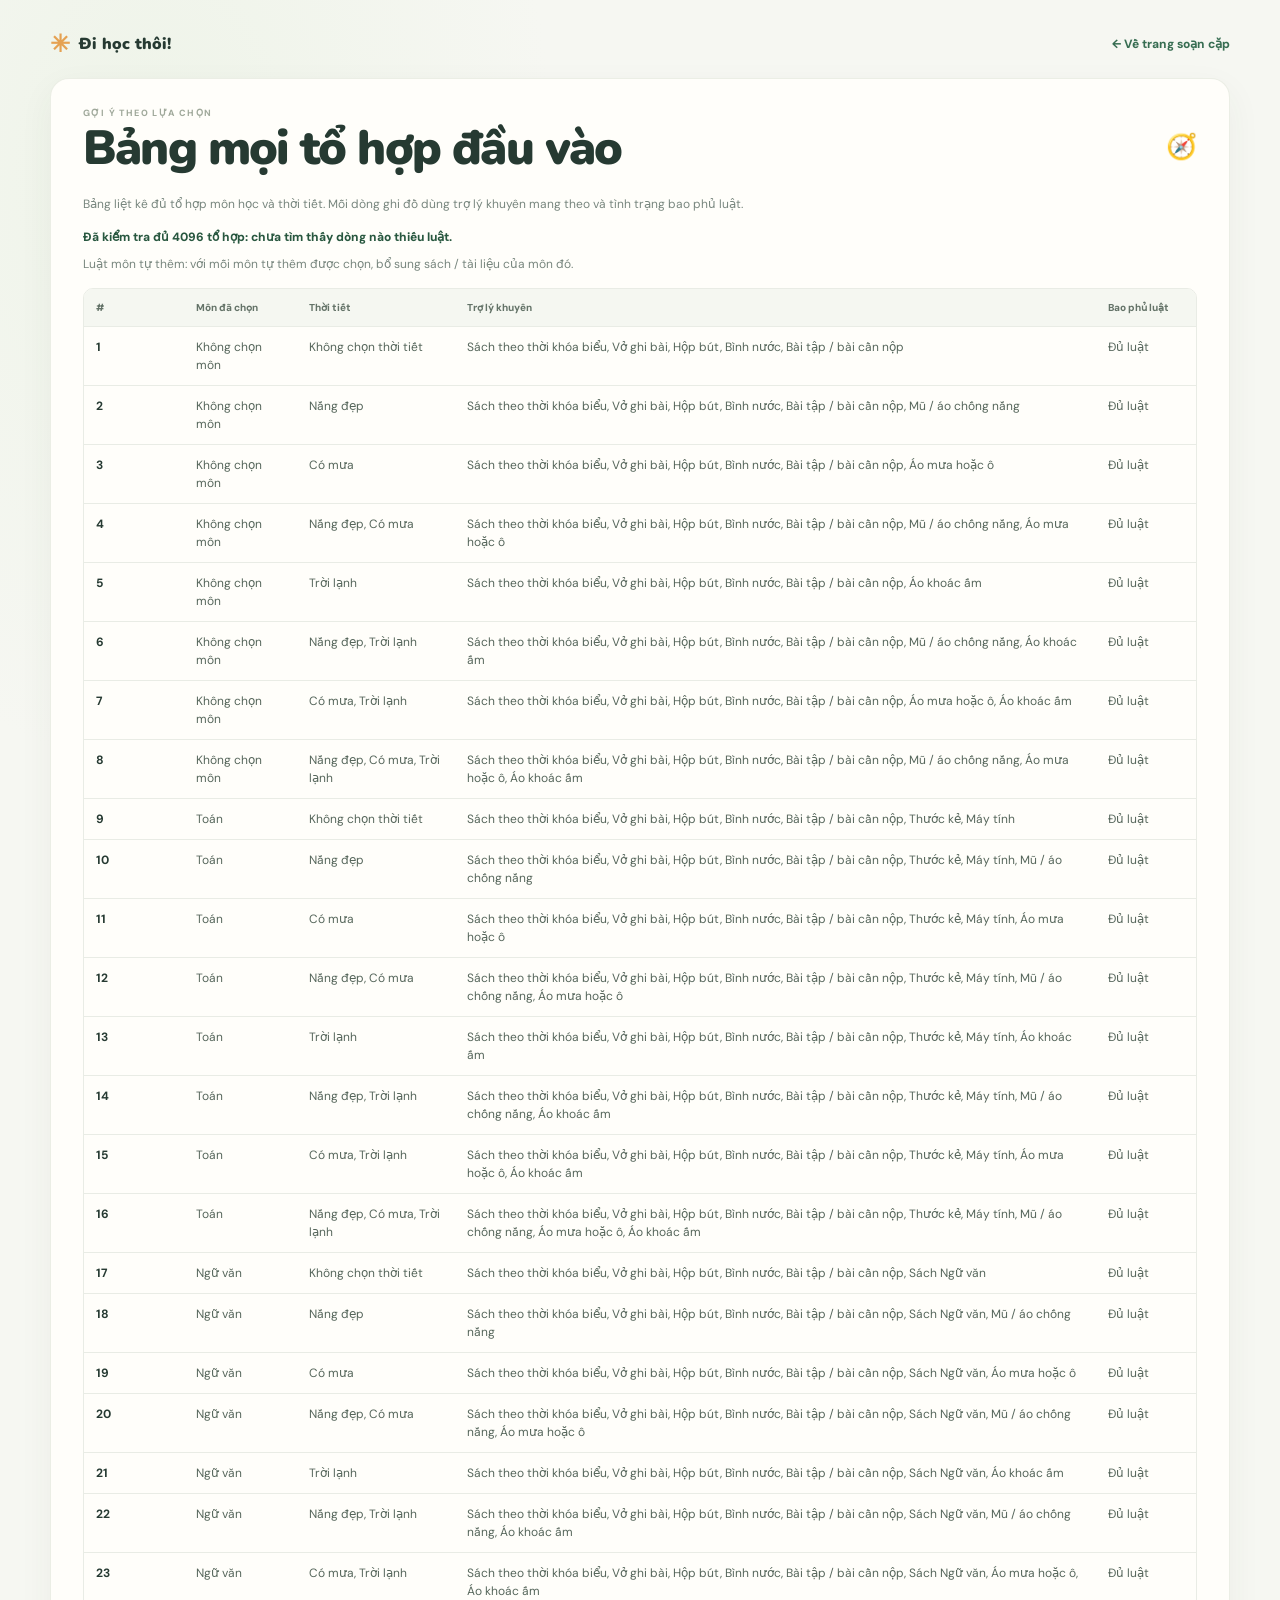
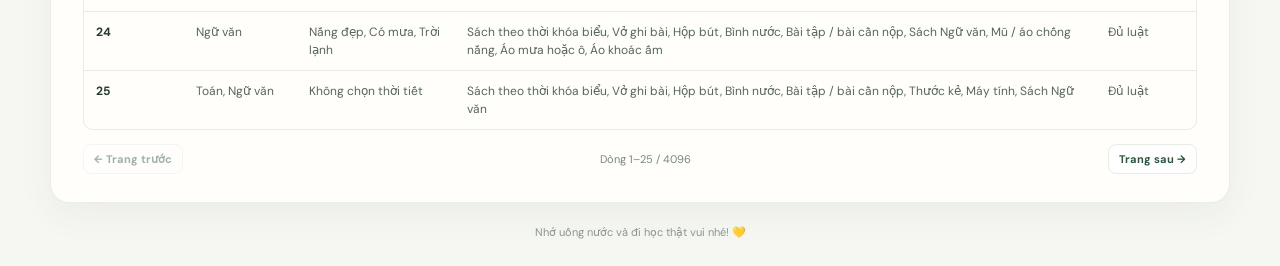
==== decision.html @ 8eee6cde "Add separate decision table page Co-authored-by: Copilot <223556219+Copilot@users.noreply.github.com" ====
<!doctype html>
<html lang="vi">
  <head>
    <meta charset="utf-8">
    <meta name="viewport" content="width=device-width, initial-scale=1">
    <meta name="theme-color" content="#f6f7f2">
    <title>Bảng quyết định | Đi học thôi!</title>
    <link rel="stylesheet" href="styles.css">
    <script src="data.js" defer></script>
    <script src="decision.js" defer></script>
  </head>
  <body>
    <main class="app-shell decision-shell">
      <header class="topbar">
        <a class="brand" href="index.html" aria-label="Trang chủ">
          <span class="brand-mark" aria-hidden="true">✳</span>
          <span>Đi học thôi!</span>
        </a>
        <a class="topbar-link" href="index.html">← Về trang soạn cặp</a>
      </header>

      <section class="decision-card" aria-labelledby="decision-title">
        <div class="section-heading">
          <div>
            <p class="step-label">GỢI Ý THEO LỰA CHỌN</p>
            <h1 id="decision-title">Bảng mọi tổ hợp đầu vào</h1>
          </div>
          <span class="heading-icon" aria-hidden="true">🧭</span>
        </div>
        <p class="decision-note">Bảng liệt kê đủ tổ hợp môn học và thời tiết. Mỗi dòng ghi đồ dùng trợ lý khuyên mang theo và tình trạng bao phủ luật.</p>
        <p class="decision-coverage" id="decision-coverage" aria-live="polite"></p>
        <p class="decision-note">Luật môn tự thêm: với mỗi môn tự thêm được chọn, bổ sung sách / tài liệu của môn đó.</p>
        <div class="decision-table-wrap">
          <table class="decision-table">
            <thead>
              <tr>
                <th scope="col">#</th>
                <th scope="col">Môn đã chọn</th>
                <th scope="col">Thời tiết</th>
                <th scope="col">Trợ lý khuyên</th>
                <th scope="col">Bao phủ luật</th>
              </tr>
            </thead>
            <tbody id="decision-table-body"></tbody>
          </table>
        </div>
        <div class="decision-pagination" aria-label="Phân trang bảng quyết định">
          <button class="decision-page-button" id="decision-previous" type="button">← Trang trước</button>
          <span id="decision-page-status" aria-live="polite"></span>
          <button class="decision-page-button" id="decision-next" type="button">Trang sau →</button>
        </div>
      </section>

      <footer>Nhớ uống nước và đi học thật vui nhé! <span aria-hidden="true">💛</span></footer>
    </main>
  </body>
</html>
---- styles.css ----
@import url('https://fonts.googleapis.com/css2?family=DM+Sans:wght@400;500;600;700;800&family=Nunito:wght@500;600;700;800;900&display=swap');

:root {
  color-scheme: light;
  --ink: #263a32;
  --muted: #78867e;
  --green: #376d52;
  --green-dark: #28573f;
  --mint: #e7f1e7;
  --paper: #fffefa;
  --line: #e9ece5;
  --orange: #f5a66f;
  font-family: "DM Sans", sans-serif;
  background: #f6f7f2;
  color: var(--ink);
}

* { box-sizing: border-box; }

body {
  margin: 0;
  min-width: 320px;
  background:
    radial-gradient(ellipse at 12% 9%, rgba(232, 241, 225, .55), transparent 25rem),
    #f6f7f2;
}

button, input { font: inherit; }
button { cursor: pointer; }

.app-shell {
  width: min(100% - 40px, 760px);
  margin: 0 auto;
  padding: 28px 0 24px;
}

.decision-shell { width: min(100% - 40px, 1180px); }
.topbar, .brand, .section-heading, .checklist-heading, .checklist-footer {
  display: flex;
  align-items: center;
  justify-content: space-between;
}

.brand {
  justify-content: flex-start;
  gap: 9px;
  color: var(--ink);
  font-family: "Nunito", sans-serif;
  font-size: 16px;
  font-weight: 900;
  text-decoration: none;
}

.topbar-actions { display: flex; align-items: center; gap: 18px; }
.topbar-link { color: var(--green); font-size: 12px; font-weight: 800; text-decoration: none; }
.topbar-link:hover { color: var(--green-dark); text-decoration: underline; }
.brand-mark { color: #e5a152; font-size: 24px; }
.topbar-note { color: var(--muted); font-size: 12px; }

.intro {
  min-height: 238px;
  display: flex;
  align-items: center;
  justify-content: space-between;
  padding: 24px 20px 14px 34px;
}

.intro-copy { position: relative; z-index: 1; }
.eyebrow, .step-label {
  margin: 0 0 9px;
  color: #7f9182;
  font-size: 10px;
  font-weight: 800;
  letter-spacing: 1.4px;
  text-transform: uppercase;
}

h1, h2, p { margin-top: 0; }
h1 {
  margin-bottom: 12px;
  font-family: "Nunito", sans-serif;
  font-size: clamp(36px, 7vw, 48px);
  font-weight: 900;
  letter-spacing: -1.8px;
  line-height: 1.08;
}
h1 span { color: var(--green); }
.intro-text { max-width: 350px; margin-bottom: 0; color: var(--muted); font-size: 14px; line-height: 1.6; }

.school-illustration {
  position: relative;
  flex: 0 0 208px;
  height: 190px;
  margin: 5px 13px 0 0;
  border-radius: 48% 52% 43% 57% / 51% 42% 58% 49%;
  background: #eaf1dd;
  transform: rotate(3deg);
}
.sun { position: absolute; top: 18px; right: 35px; color: #e9a953; font-size: 31px; }
.cloud { position: absolute; width: 52px; height: 18px; border-radius: 20px; background: #fffefa; }
.cloud::before, .cloud::after { position: absolute; content: ""; border-radius: 50%; background: inherit; }
.cloud::before { width: 23px; height: 23px; left: 9px; top: -11px; }
.cloud::after { width: 17px; height: 17px; left: 26px; top: -7px; }
.cloud-one { top: 52px; left: 24px; }
.cloud-two { top: 36px; right: 19px; transform: scale(.65); }
.book { position: absolute; bottom: 38px; width: 88px; height: 65px; border: 4px solid #fffefa; border-radius: 8px 8px 10px 10px; }
.book-back { left: 38px; background: #e5a775; transform: rotate(-13deg); }
.book-front { left: 79px; background: #6b9b77; transform: rotate(10deg); }
.book-front::after { position: absolute; content: ""; left: 38px; top: 0; height: 100%; border-left: 2px solid rgba(255,255,255,.55); }
.pencil { position: absolute; bottom: 35px; left: 83px; color: #e99d5f; font-size: 58px; transform: rotate(-40deg); }
.sparkle { position: absolute; color: #f3a761; }
.sparkle-one { left: 37px; bottom: 26px; font-size: 17px; }
.sparkle-two { right: 32px; bottom: 65px; font-size: 32px; }

.setup-card, .decision-card, .checklist-card {
  padding: 28px 32px;
  border: 1px solid rgba(231, 234, 224, .8);
  border-radius: 19px;
  background: var(--paper);
  box-shadow: 0 12px 35px rgba(48, 69, 48, .055);
}

.section-heading { justify-content: flex-start; gap: 12px; }
.section-heading h2, .checklist-heading h2 {
  margin: 0;
  font-family: "Nunito", sans-serif;
  font-size: 21px;
  font-weight: 900;
  letter-spacing: -.3px;
}
.step-label { margin-bottom: 4px; color: #a0a99b; font-size: 9px; }
.heading-icon { margin-left: auto; font-size: 25px; }
.helper-text { margin: 7px 0 16px; color: var(--muted); font-size: 12px; }

.subject-list, .weather-list { display: flex; flex-wrap: wrap; gap: 8px; }
.choice {
  min-height: 37px;
  padding: 8px 13px;
  border: 1px solid var(--line);
  border-radius: 10px;
  background: #fff;
  color: #55645b;
  font-size: 12px;
  font-weight: 600;
  transition: background .15s, border-color .15s, color .15s, transform .15s;
}
.choice:hover { border-color: #b6cbb9; transform: translateY(-1px); }
.choice[aria-pressed="true"] { border-color: #a9c5ad; background: var(--mint); color: var(--green-dark); }
.choice:focus-visible, button:focus-visible, input:focus-visible, .item-check:focus-visible + .checkmark {
  outline: 3px solid rgba(66, 128, 86, .3);
  outline-offset: 2px;
}

.custom-subject-label { display: block; margin: 18px 0 7px; color: #65756a; font-size: 11px; font-weight: 700; }
.custom-subject-form { display: flex; gap: 8px; }
.custom-subject-form input {
  width: 100%;
  min-width: 0;
  height: 40px;
  padding: 0 12px;
  border: 1px solid var(--line);
  border-radius: 9px;
  background: #fff;
  color: var(--ink);
  font-size: 12px;
}
.custom-subject-form input::placeholder { color: #aab2a9; }
.add-button, .reset-button {
  flex: 0 0 auto;
  border: 0;
  background: transparent;
  color: var(--green);
  font-size: 12px;
  font-weight: 800;
}
.add-button { padding: 0 8px; }
.add-button span { font-size: 16px; vertical-align: -1px; }
.weather-section { margin-top: 27px; padding-top: 23px; border-top: 1px solid #eff0eb; }
.weather-heading { margin-bottom: 14px; }
.weather-list .choice { padding: 8px 12px; }

.suggest-button {
  display: flex;
  width: 100%;
  min-height: 49px;
  align-items: center;
  justify-content: center;
  gap: 10px;
  margin-top: 25px;
  border: 0;
  border-radius: 11px;
  background: var(--green);
  color: #fff;
  font-family: "Nunito", sans-serif;
  font-size: 15px;
  font-weight: 900;
  transition: background .15s, transform .15s;
}
.suggest-button:hover { background: var(--green-dark); transform: translateY(-1px); }
.suggest-button span { font-size: 20px; }

.decision-card { margin-top: 18px; }
.decision-note { margin: 8px 0 15px; color: var(--muted); font-size: 12px; line-height: 1.5; }
.decision-coverage { margin: 0 0 9px; color: var(--green-dark); font-size: 12px; font-weight: 800; line-height: 1.5; }
.decision-table-wrap { overflow-x: auto; border: 1px solid var(--line); border-radius: 10px; }
.decision-table { width: 100%; border-collapse: collapse; text-align: left; font-size: 12px; }
.decision-table th, .decision-table td { min-width: 100px; padding: 11px 12px; border-bottom: 1px solid var(--line); vertical-align: top; line-height: 1.5; }
.decision-table th { background: #f5f7f1; color: #647368; font-size: 10px; font-weight: 800; }
.decision-table td { color: #56665b; }
.decision-table tbody tr:last-child td { border-bottom: 0; }
.decision-table td:first-child { color: var(--ink); font-weight: 700; }
.decision-pagination { display: flex; align-items: center; justify-content: space-between; gap: 12px; padding-top: 14px; color: var(--muted); font-size: 11px; }
.decision-page-button { padding: 7px 10px; border: 1px solid var(--line); border-radius: 8px; background: #fff; color: var(--green-dark); font-size: 11px; font-weight: 700; }
.decision-page-button:disabled { cursor: not-allowed; opacity: .45; }

.checklist-card { margin-top: 18px; scroll-margin-top: 16px; }
.checklist-heading { align-items: flex-start; }
.checklist-heading h2 { font-size: 23px; }
.progress { padding: 7px 10px; border-radius: 20px; background: #f1f5ed; color: var(--green); font-size: 11px; font-weight: 800; white-space: nowrap; }
.checklist-note { margin: 9px 0 18px; color: var(--muted); font-size: 12px; line-height: 1.5; }
.checklist { display: grid; grid-template-columns: 1fr 1fr; gap: 9px; }
.check-item {
  position: relative;
  display: flex;
  min-height: 49px;
  align-items: center;
  gap: 10px;
  padding: 9px 11px;
  border: 1px solid #eef0ea;
  border-radius: 10px;
  background: #fff;
  color: #506056;
  font-size: 12px;
  cursor: pointer;
  transition: opacity .15s, background .15s;
}
.check-item:hover { background: #fafbf8; }
.item-check { position: absolute; width: 1px; height: 1px; opacity: 0; }
.checkmark { display: grid; width: 18px; height: 18px; flex: 0 0 18px; place-items: center; border: 1.5px solid #cad4c9; border-radius: 6px; color: transparent; font-size: 12px; font-weight: 900; }
.item-check:checked + .checkmark { border-color: var(--green); background: var(--green); color: #fff; }
.item-check:checked ~ .item-name { color: #98a29a; text-decoration: line-through; }
.checklist-footer { margin-top: 19px; padding-top: 15px; border-top: 1px solid #eff0eb; color: #879188; font-size: 11px; }
.reset-button { padding: 5px 0 5px 8px; font-size: 11px; }
footer { padding: 22px 0 3px; color: #8a958b; text-align: center; font-size: 11px; }

[hidden] { display: none !important; }

@media (max-width: 560px) {
  .app-shell, .decision-shell { width: min(100% - 28px, 460px); padding-top: 19px; }
  .setup-card, .decision-card, .checklist-card { padding: 23px 20px; }
  .decision-pagination { flex-wrap: wrap; }
  .topbar-actions { gap: 10px; }
  .topbar-link, .topbar-note { font-size: 10px; }
  .intro { min-height: 198px; padding: 25px 6px 21px; }
  .intro-text { max-width: 260px; font-size: 12px; }
  .school-illustration { flex-basis: 118px; height: 130px; margin-right: 0; transform: scale(.8) rotate(3deg); transform-origin: center right; }
  .book { bottom: 22px; left: 9px; transform: scale(.8) rotate(-13deg); }
  .book-front { left: 48px; transform: scale(.8) rotate(10deg); }
  .pencil { bottom: 15px; left: 35px; }
  .sparkle-one { bottom: 8px; left: 14px; }
  .sun { right: 18px; top: 10px; }
  .cloud-one { left: 10px; top: 42px; }
  .cloud-two { right: 5px; top: 33px; }
  .setup-card, .checklist-card { padding: 23px 19px; border-radius: 16px; }
  .section-heading h2 { font-size: 19px; }
  .checklist { grid-template-columns: 1fr; }
  .checklist-heading h2 { font-size: 20px; }
}

@media (max-width: 380px) {
  .school-illustration { flex-basis: 95px; opacity: .85; }
  .intro { padding-right: 0; }
  .intro-copy { max-width: 250px; }
  h1 { font-size: 34px; }
  .topbar-note { display: none; }
}

@media (prefers-reduced-motion: reduce) {
  *, *::before, *::after { scroll-behavior: auto !important; transition-duration: .01ms !important; }
}
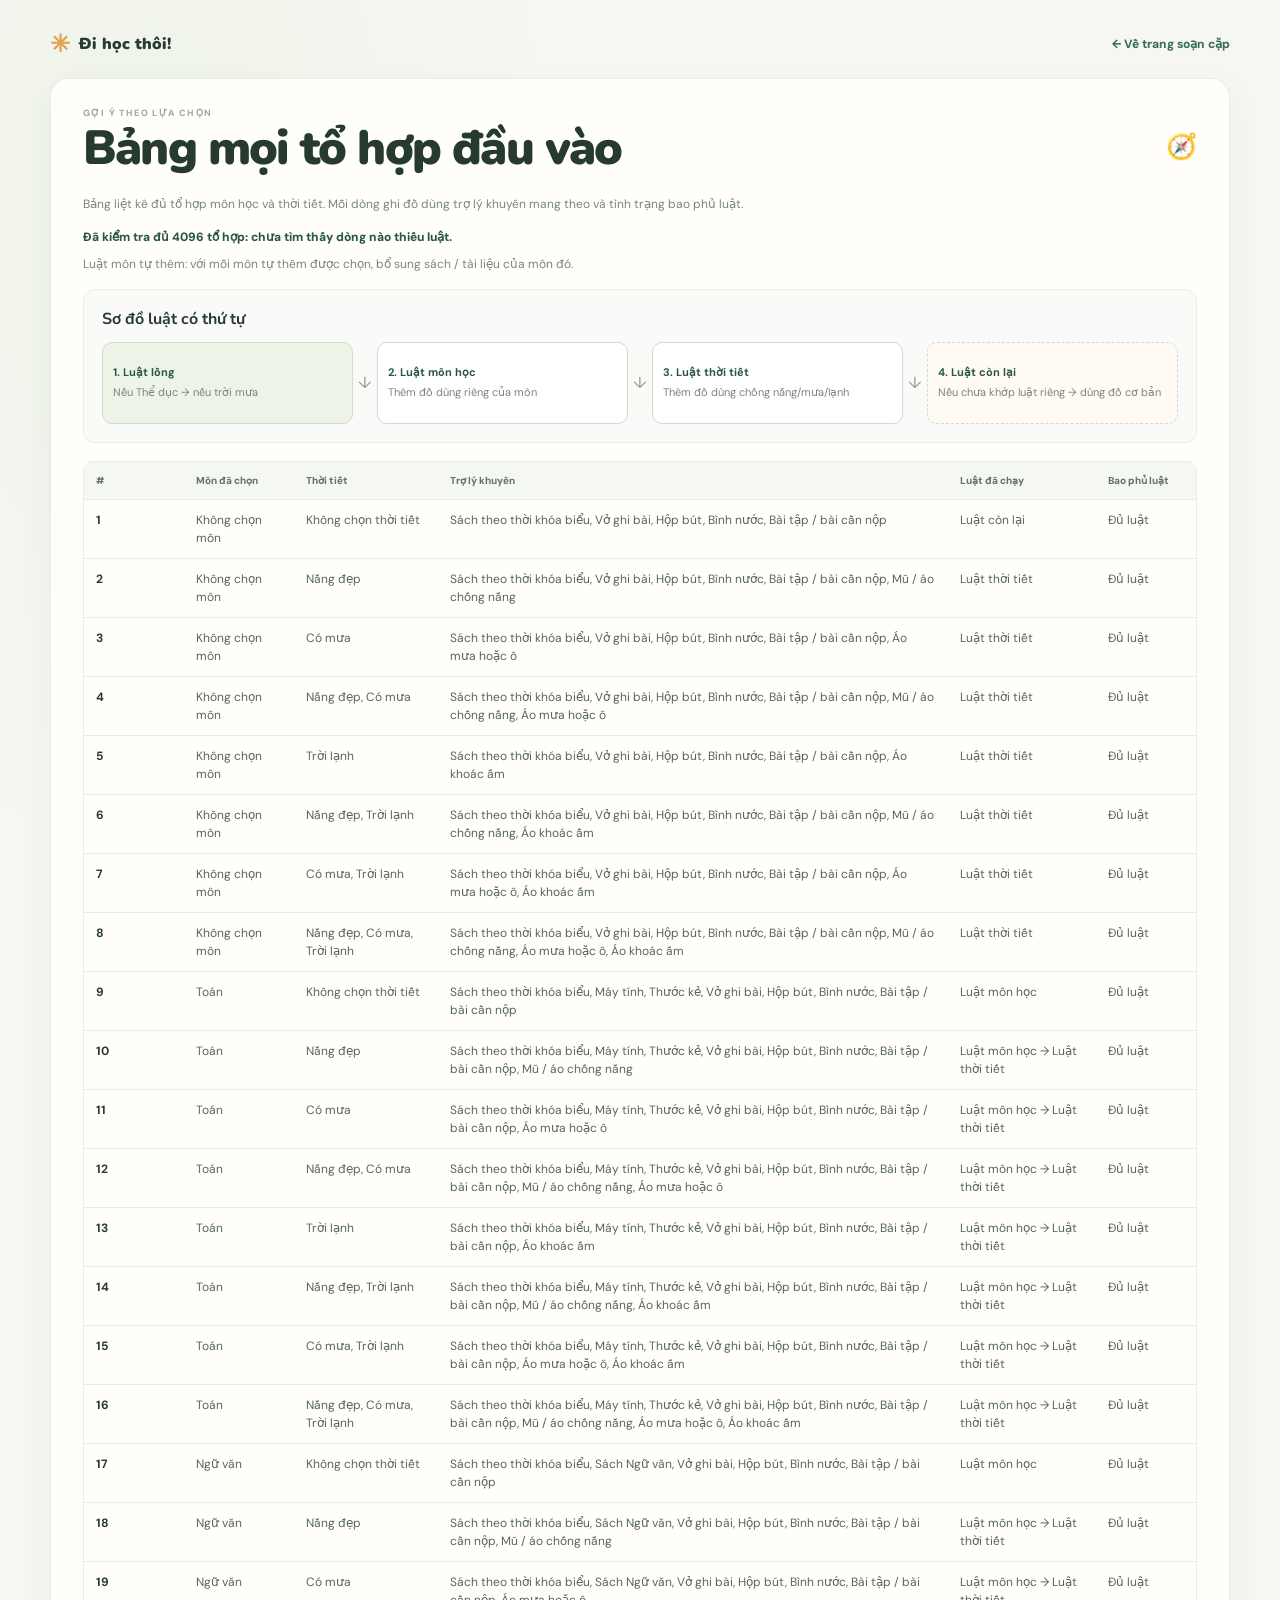
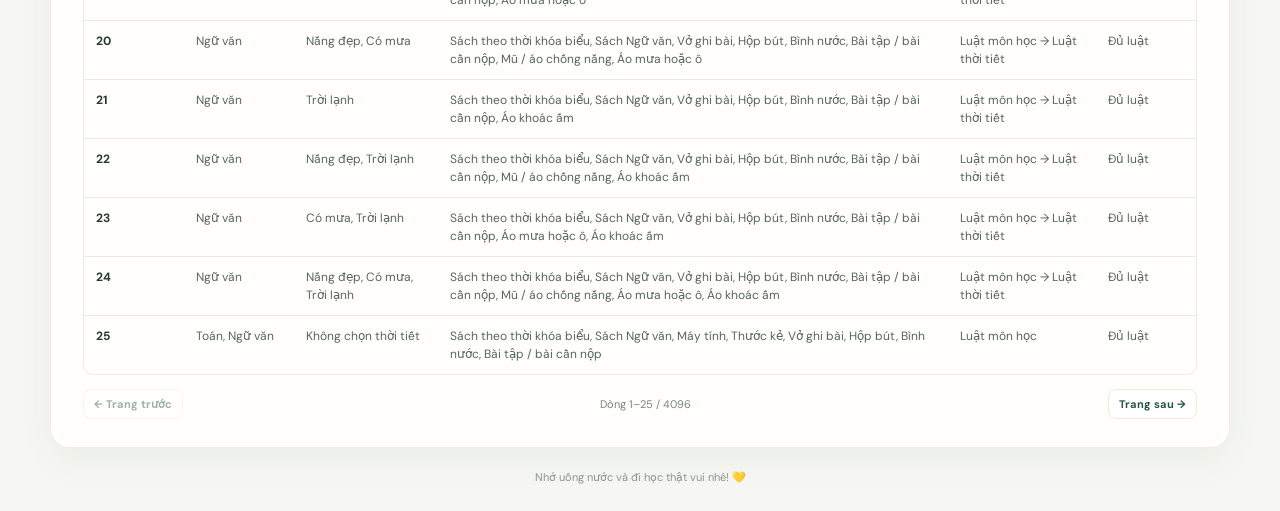
==== commit 95cc517f: "luat trong luat" ====
--- a/decision.html
+++ b/decision.html
@@ -30,6 +30,18 @@
         <p class="decision-note">Bảng liệt kê đủ tổ hợp môn học và thời tiết. Mỗi dòng ghi đồ dùng trợ lý khuyên mang theo và tình trạng bao phủ luật.</p>
         <p class="decision-coverage" id="decision-coverage" aria-live="polite"></p>
         <p class="decision-note">Luật môn tự thêm: với mỗi môn tự thêm được chọn, bổ sung sách / tài liệu của môn đó.</p>
+        <section class="rule-flow" aria-labelledby="rule-flow-title">
+          <h2 id="rule-flow-title">Sơ đồ luật có thứ tự</h2>
+          <div class="rule-flow-list">
+            <div class="rule-node rule-nested"><strong>1. Luật lồng</strong><span>Nếu Thể dục → nếu trời mưa</span></div>
+            <div class="rule-arrow" aria-hidden="true">↓</div>
+            <div class="rule-node"><strong>2. Luật môn học</strong><span>Thêm đồ dùng riêng của môn</span></div>
+            <div class="rule-arrow" aria-hidden="true">↓</div>
+            <div class="rule-node"><strong>3. Luật thời tiết</strong><span>Thêm đồ dùng chống nắng/mưa/lạnh</span></div>
+            <div class="rule-arrow" aria-hidden="true">↓</div>
+            <div class="rule-node rule-fallback"><strong>4. Luật còn lại</strong><span>Nếu chưa khớp luật riêng → dùng đồ cơ bản</span></div>
+          </div>
+        </section>
         <div class="decision-table-wrap">
           <table class="decision-table">
             <thead>
@@ -38,6 +50,7 @@
                 <th scope="col">Môn đã chọn</th>
                 <th scope="col">Thời tiết</th>
                 <th scope="col">Trợ lý khuyên</th>
+                <th scope="col">Luật đã chạy</th>
                 <th scope="col">Bao phủ luật</th>
               </tr>
             </thead>
--- a/styles.css
+++ b/styles.css
@@ -200,6 +200,23 @@
 .suggest-button span { font-size: 20px; }
 
 .decision-card { margin-top: 18px; }
+.assistant-card {
+  margin-top: 18px;
+  padding: 23px 28px;
+  border: 1px solid #dde7da;
+  border-radius: 19px;
+  background: #f8fbf5;
+}
+.assistant-rules { margin: 14px 0 0; padding-left: 22px; color: #56665b; font-size: 12px; line-height: 1.7; }
+.rule-flow { margin: 16px 0 18px; padding: 18px; border: 1px solid var(--line); border-radius: 12px; background: #fafbf8; }
+.rule-flow h2 { margin: 0 0 12px; font-family: "Nunito", sans-serif; font-size: 16px; }
+.rule-flow-list { display: grid; grid-template-columns: 1fr 24px 1fr 24px 1fr 24px 1fr; align-items: stretch; }
+.rule-node { min-height: 82px; display: flex; flex-direction: column; justify-content: center; gap: 5px; padding: 10px; border: 1px solid #cfdcca; border-radius: 10px; background: #fff; color: #56665b; font-size: 11px; line-height: 1.35; }
+.rule-node strong { color: var(--green-dark); }
+.rule-node span { color: var(--muted); }
+.rule-nested { background: #edf4e7; }
+.rule-fallback { border-style: dashed; background: #fffaf3; }
+.rule-arrow { display: grid; place-items: center; color: #91a08f; font-size: 16px; }
 .decision-note { margin: 8px 0 15px; color: var(--muted); font-size: 12px; line-height: 1.5; }
 .decision-coverage { margin: 0 0 9px; color: var(--green-dark); font-size: 12px; font-weight: 800; line-height: 1.5; }
 .decision-table-wrap { overflow-x: auto; border: 1px solid var(--line); border-radius: 10px; }
@@ -247,6 +264,8 @@
 
 @media (max-width: 560px) {
   .app-shell, .decision-shell { width: min(100% - 28px, 460px); padding-top: 19px; }
+  .rule-flow-list { grid-template-columns: 1fr; gap: 5px; }
+  .rule-arrow { height: 18px; transform: rotate(0deg); }
   .setup-card, .decision-card, .checklist-card { padding: 23px 20px; }
   .decision-pagination { flex-wrap: wrap; }
   .topbar-actions { gap: 10px; }
